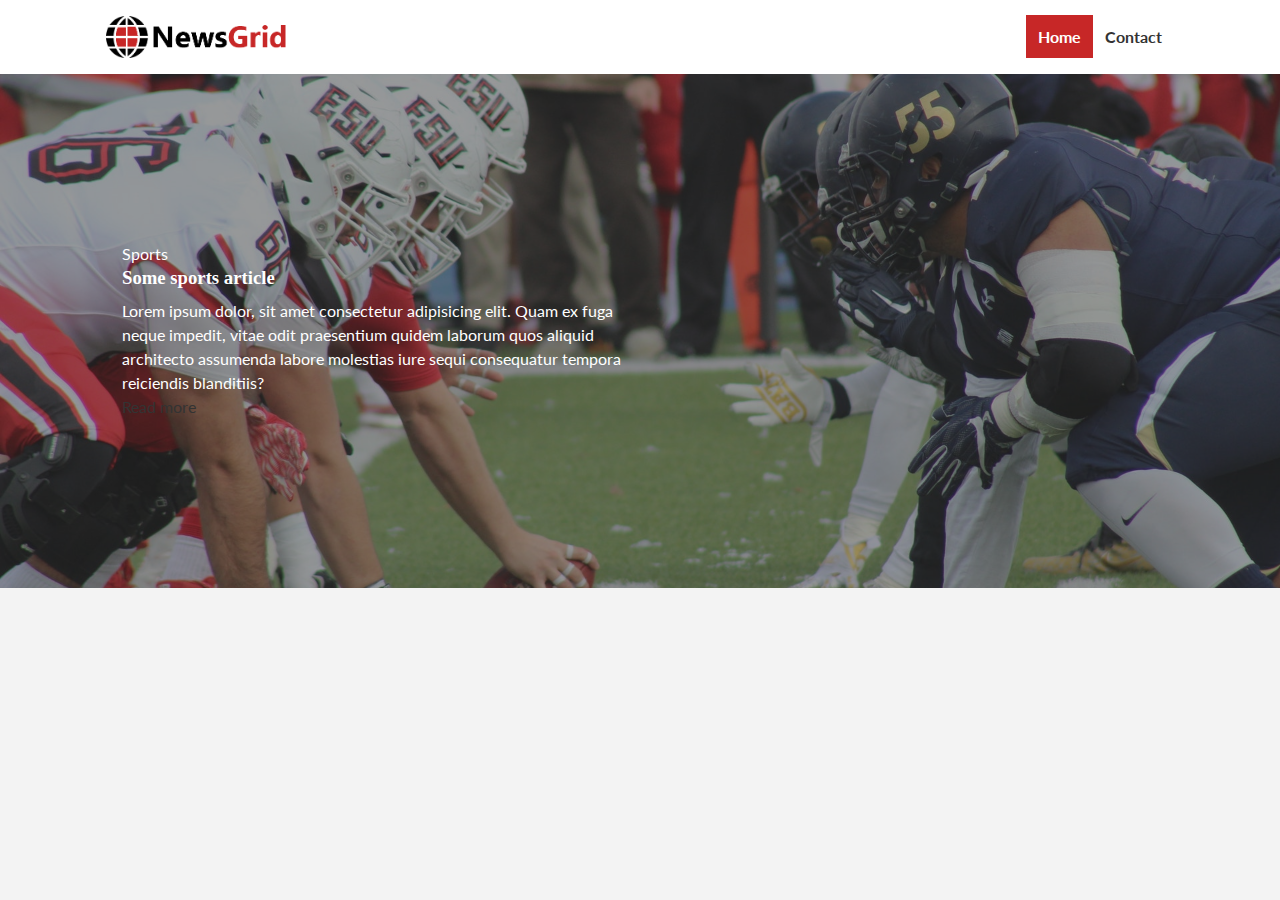
==== index.html @ d994e8b9 "Initial commit" ====
<!DOCTYPE html>
<html lang="en">
<head>
    <meta charset="UTF-8">
    <meta http-equiv="X-UA-Compatible" content="IE=edge">
    <meta name="viewport" content="width=device-width, initial-scale=1.0">
    <link rel="stylesheet" href="style/style.css">
    <link rel="stylesheet" media="screen and (max-width:768px)" href="style/mobile.css">
    <link rel="stylesheet" href="https://cdnjs.cloudflare.com/ajax/libs/font-awesome/5.15.3/css/all.min.css" integrity="sha512-iBBXm8fW90+nuLcSKlbmrPcLa0OT92xO1BIsZ+ywDWZCvqsWgccV3gFoRBv0z+8dLJgyAHIhR35VZc2oM/gI1w==" crossorigin="anonymous" referrerpolicy="no-referrer" />
    <link href="https://fonts.googleapis.com/css2?family=Lato:wght@300&family=Staatliches&display=swap" rel="stylesheet">
    <link rel="shortcut icon" type="image/x-icon" href="favicon.ico">
    <title>NewGrid | Latest </title>
    <style>
    </style>
</head>
<body>
    <nav id="main-nav">
        <div class="container">
            <img src="/img/logo.png" alt="Nwegrid" class="logo">

            <div class="social">
                <a href="https://facebook.com" target="_blank"><i class="fab fa-facebook fa-2x"></i></a>
                <a href="https://youtube.com" target="_blank"><i class="fab fa-youtube fa-2x"></i></a>
                <a href="https://twitter.com" target="_blank"><i class="fab fa-twitter fa-2x"></i></a>
                <a href="https://instagram.com" target="_blank"><i class="fab fa-instagram fa-2x"></i></a>
            </div>
            
            <ul>
                <li><a class="current" href="index.html">Home</a></li>
                <li><a href="contact.html">Contact</a></li>
            </ul>
        </div>
    </nav>

    <header id="showcase">
        <div class="container">
            <div class="showcase-container">
                <div class="showcase-content">
                    <div class="category category-sports">Sports</div>
                    <h3>Some sports article</h3>
                    <p>Lorem ipsum dolor, sit amet consectetur adipisicing elit. Quam ex fuga neque impedit, vitae odit praesentium quidem laborum quos aliquid architecto assumenda labore molestias iure sequi consequatur tempora reiciendis blanditiis?</p>
                    <a href="" class="btn btn-primary">Read more</a>
                </div>
            </div>
        </div>
    </header>
</body>
</html>
---- style/style.css ----
:root {
    --primary-color: #c72727;
    --secondary-color: #f99500;
    --light-color: #f3f3f3;
    --dark-color: #333;
    --max-width: 1100px;
}

.category {
    --sports-color: #f99500;
    --ent-color: #a66bbe;
    --tech-color: #009cff;
}

* {
    margin: 0;
    padding: 0;
    box-sizing: border-box;
}

body {
    font-family: 'Lato', sans-serif;
    line-height: 1.5;
    background: var(--light-color);
}

a {
    text-decoration: none;
    color: #333;
}

ul {
    list-style: none;
}

img {
    width: 100%;
}

h1, h2, h3, h4, h5, h6 {
    font-family: 'Staatlitches', cursive;
    margin-bottom: .55rem;
    line-height: 1.3;
}

/* Utility */
.container {
    max-width: var(--max-width);
    margin: auto;
    padding: 0 2rem;
    overflow: hidden;
}

#main-nav .logo {
    width: 180px;
}

#main-nav {
    background: #fff;
    position: sticky;
    top: 0;
    z-index: 2;
}

#main-nav .container {
    display: grid;
    grid-template-columns: 6fr 3fr 2fr;
    padding: 1rem;
    align-items: center;
}

#main-nav ul{
    justify-self: end;
    display: flex;
}

#main-nav ul li a {
    padding: 0.75rem;
    font-weight: bold;
}

#main-nav ul li a.current {
    background: var(--primary-color);
    color: #fff;
}

#main-nav ul li a:hover {
    background: var(--light-color);
    color: var(--dark-color);
}

#main-nav .social {
    justify-self: center;
}

#main-nav .social i {
    color: #777;
    margin-right: .5rem;
}

/* content */

#showcase {
    background: #333;
    color: #fff;
    padding: 2rem;
    position: relative;
}

#showcase:after {
    content:'';
    position: absolute;
    top:0;
    left:0;
    height: 100%;
    width: 100%;
    background: url('/img/featured.jpg') no-repeat center center/cover;
    opacity: 0.5;
}

#showcase .showcase-container {
    height: 50vh;
    display: grid;
    grid-template-columns: repeat(2, 1fr);
    align-items: center;
    justify-content: center;
}

#showcase .showcase-content {
    z-index: 1;
}
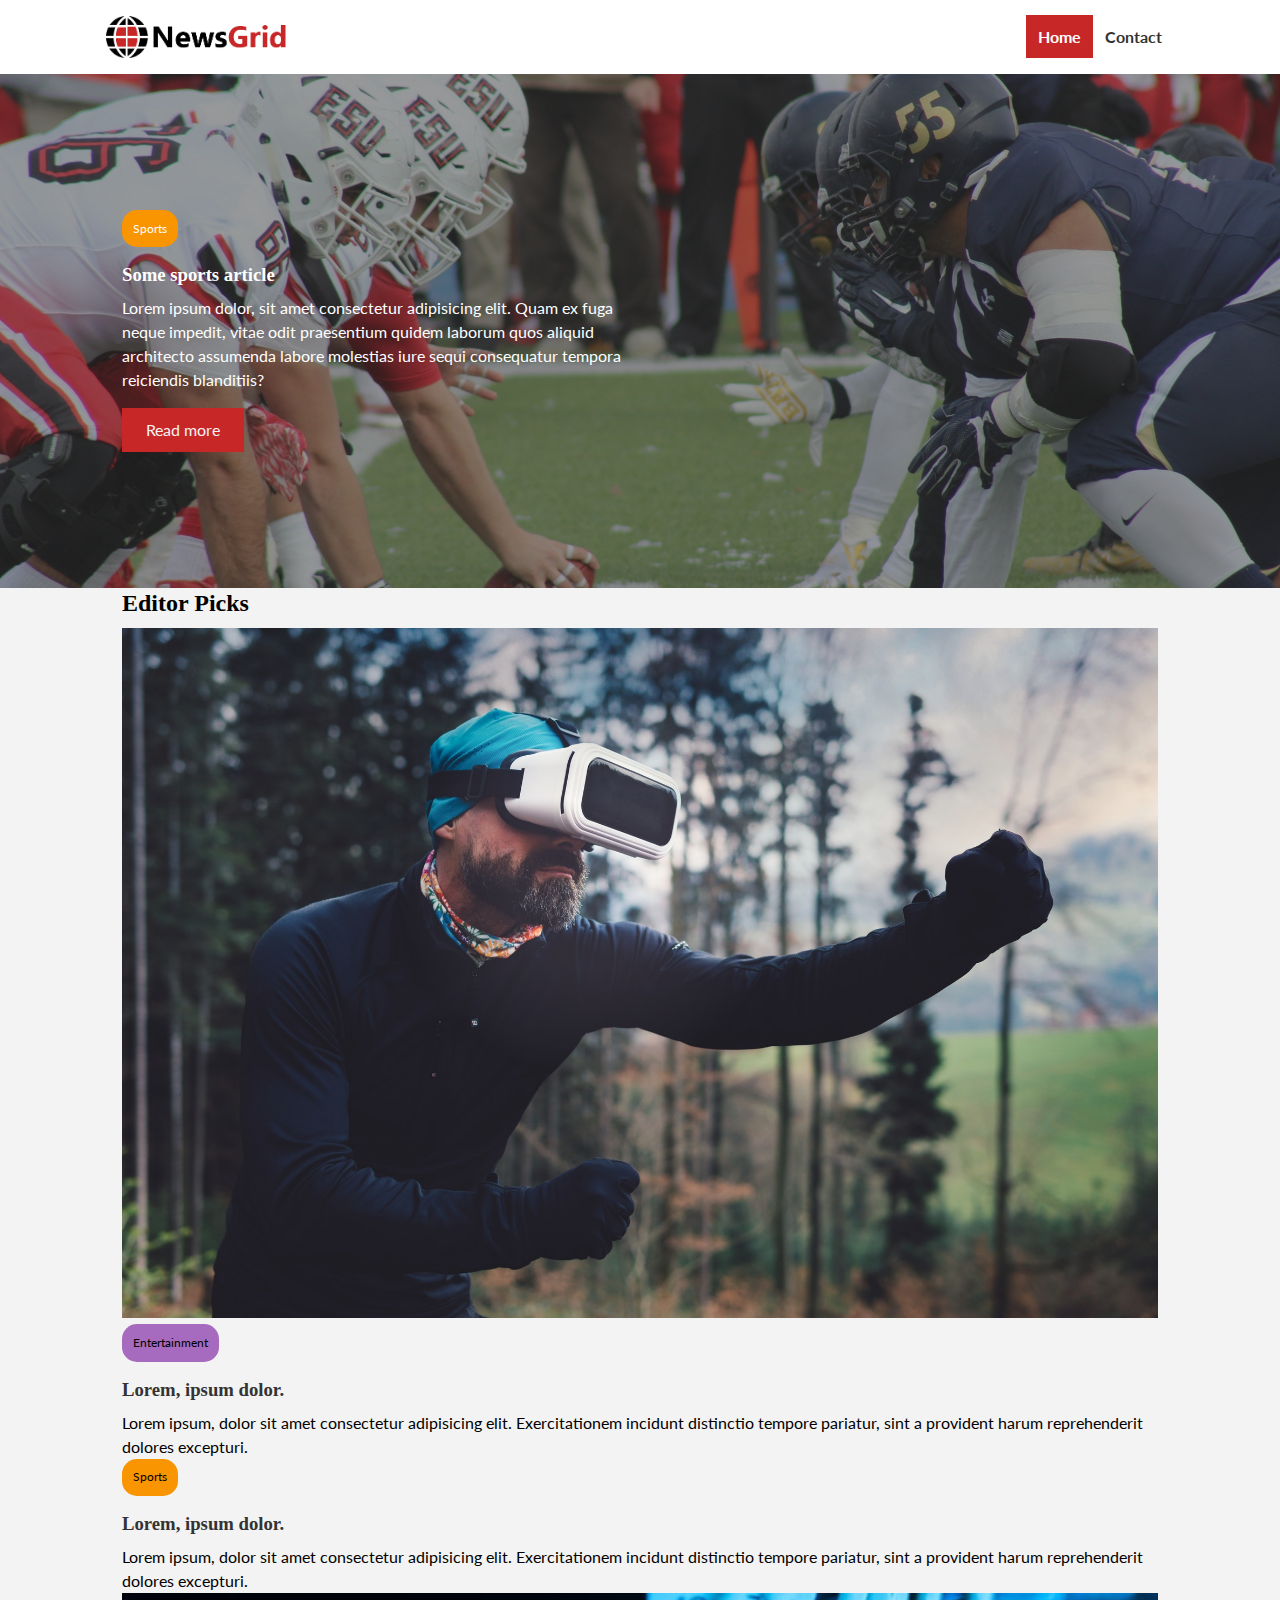
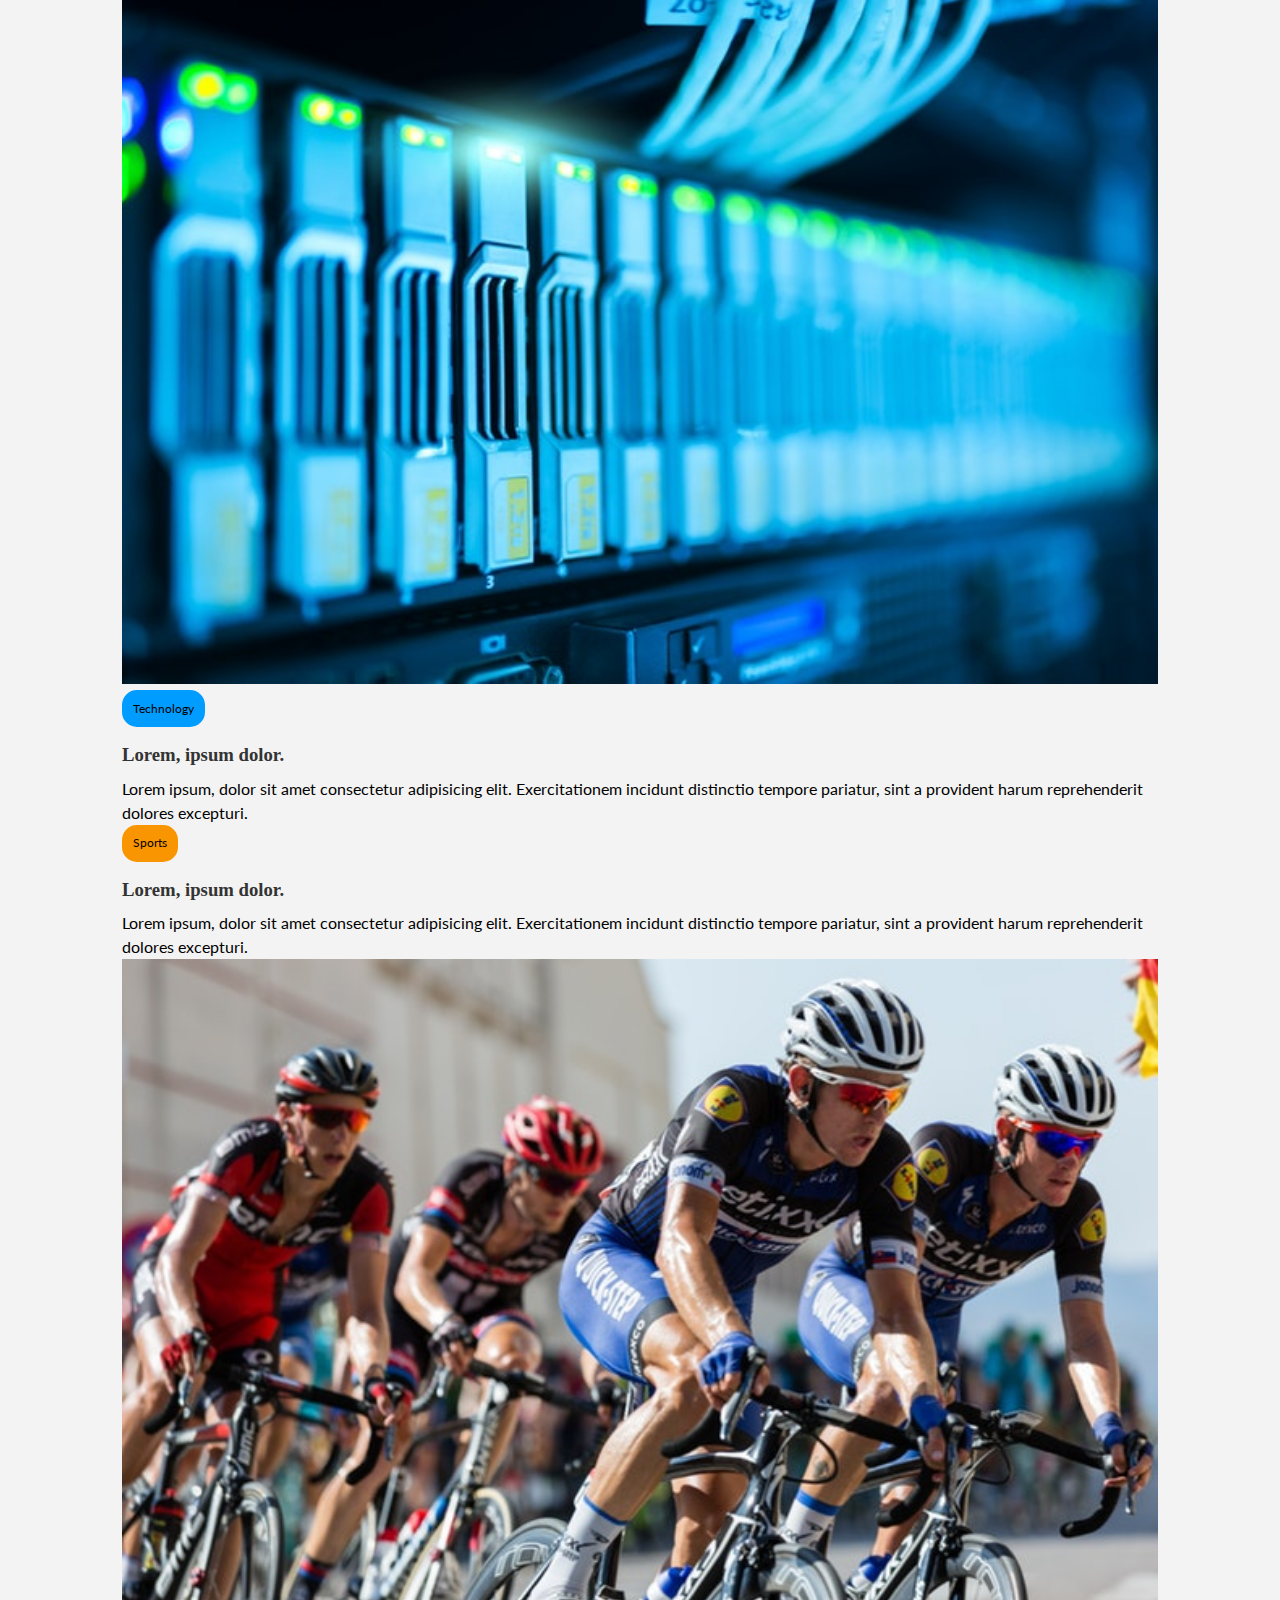
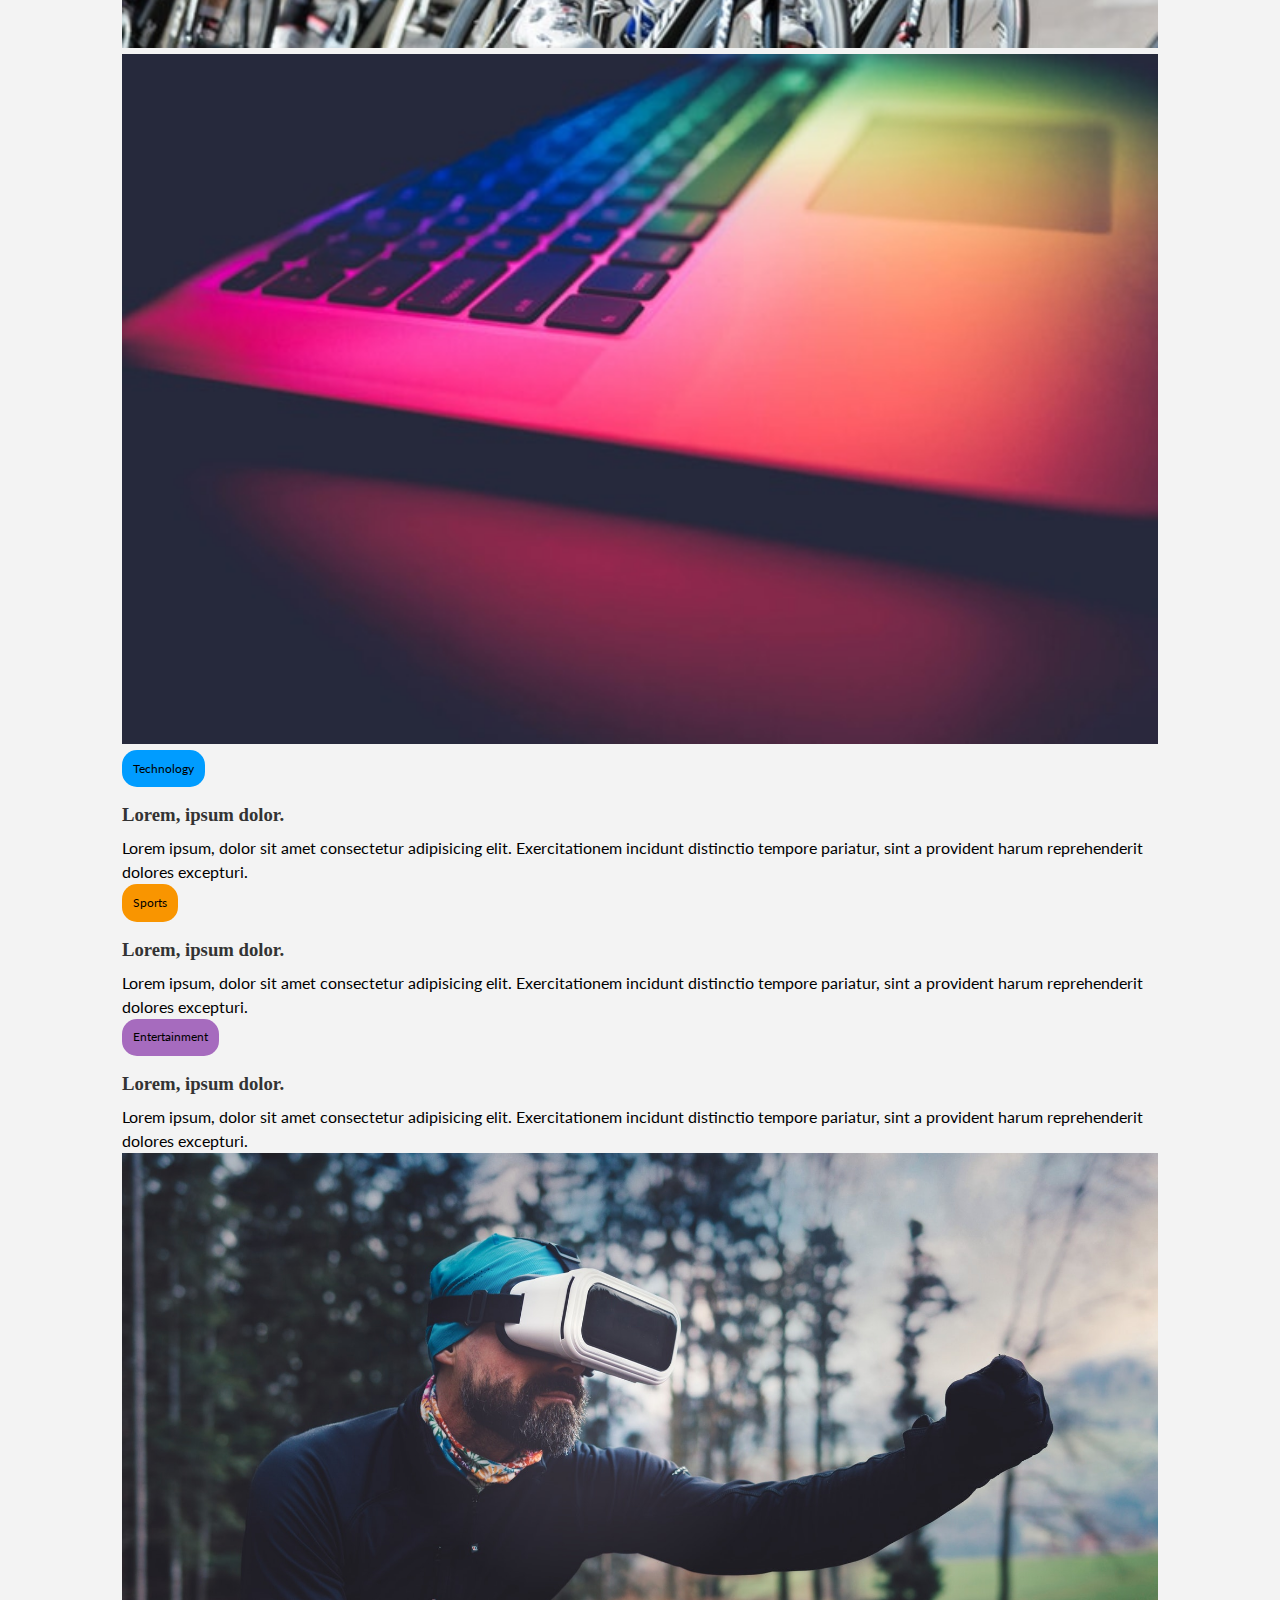
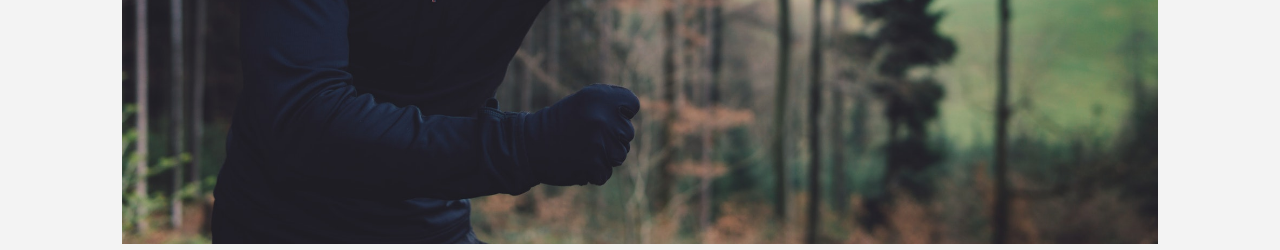
==== commit 6403b912: "Added markup for articles" ====
--- a/index.html
+++ b/index.html
@@ -44,5 +44,72 @@
             </div>
         </div>
     </header>
+
+    <!-- Home Articles -->
+    <section id="home-articles" class="py-2">
+        <div class="container">
+            <h2>Editor Picks</h2>
+            <div class="articles-container">
+                <article class="card">
+                    <img src="/img/articles/ent1.jpg" alt="">
+                    <div>
+                        <div class="category category-ent">Entertainment</div>
+                        <h3>
+                            <a href="article.html">Lorem, ipsum dolor.</a>
+                        </h3>
+                        <p>Lorem ipsum, dolor sit amet consectetur adipisicing elit. Exercitationem incidunt distinctio tempore pariatur, sint a provident harum reprehenderit dolores excepturi.</p>
+                    </div>
+                </article>
+                <article class="card">
+                    <div class="category category-sports">Sports</div>
+                    <h3>
+                        <a href="article.html">Lorem, ipsum dolor.</a>
+                    </h3>
+                    <p>Lorem ipsum, dolor sit amet consectetur adipisicing elit. Exercitationem incidunt distinctio tempore pariatur, sint a provident harum reprehenderit dolores excepturi.</p>
+                </article>
+                <article class="card">
+                    <img src="img/articles/tech1.jpg" alt="" />
+                    <div class="category category-tech">Technology</div>
+                    <h3>
+                        <a href="article.html">Lorem, ipsum dolor.</a>
+                    </h3>
+                    <p>Lorem ipsum, dolor sit amet consectetur adipisicing elit. Exercitationem incidunt distinctio tempore pariatur, sint a provident harum reprehenderit dolores excepturi.</p>
+                </article>
+                <article class="card">
+                    <div class="category category-sports">Sports</div>
+                    <h3>
+                        <a href="article.html">Lorem, ipsum dolor.</a>
+                    </h3>
+                    <p>Lorem ipsum, dolor sit amet consectetur adipisicing elit. Exercitationem incidunt distinctio tempore pariatur, sint a provident harum reprehenderit dolores excepturi.</p>
+                    <img src="img/articles/sports1.jpg" alt="" />
+                </article>
+                <article class="card">
+                    <img src="img/articles/tech2.jpg" alt="" />
+                    <div class="category category-tech">Technology</div>
+                    <h3>
+                        <a href="article.html">Lorem, ipsum dolor.</a>
+                    </h3>
+                    <p>Lorem ipsum, dolor sit amet consectetur adipisicing elit. Exercitationem incidunt distinctio tempore pariatur, sint a provident harum reprehenderit dolores excepturi.</p>
+                </article>
+                <article class="card">
+                    <div class="category category-sports">Sports</div>
+                    <h3>
+                        <a href="article.html">Lorem, ipsum dolor.</a>
+                    </h3>
+                    <p>Lorem ipsum, dolor sit amet consectetur adipisicing elit. Exercitationem incidunt distinctio tempore pariatur, sint a provident harum reprehenderit dolores excepturi.</p>
+                </article>
+                <article class="card">
+                    <div>
+                        <div class="category category-ent">Entertainment</div>
+                        <h3>
+                            <a href="article.html">Lorem, ipsum dolor.</a>
+                        </h3>
+                        <p>Lorem ipsum, dolor sit amet consectetur adipisicing elit. Exercitationem incidunt distinctio tempore pariatur, sint a provident harum reprehenderit dolores excepturi.</p>
+                    </div>
+                    <img src="/img/articles/ent1.jpg" alt="">
+                </article>
+            </div>
+        </div>
+    </section>
 </body>
 </html>--- a/style/style.css
+++ b/style/style.css
@@ -51,6 +51,35 @@
     overflow: hidden;
 }
 
+.category {
+    display: inline-block;
+    padding: 0.6rem 0.7rem;
+    font-size: 0.75rem;
+    border-radius: 15px;
+    margin-bottom: 1rem;
+}
+
+.category-sports { background: var(--sports-color);}
+.category-ent { background: var(--ent-color); }
+.category-tech { background: var(--tech-color); }
+
+
+.btn {
+    display: inline-block;
+    padding: 0.6rem 1.5rem;
+    background-color: var(--dark-color);
+    color: var(--light-color);
+}
+
+.btn-primary { background: var(--primary-color);}
+.btn-secondary { background: var(--secondary-color);}
+.btn-light { background: var(--light-color); color: var(--dark-color); }
+
+.btn-block {
+    display: block;
+    width: 100%;
+}
+
 #main-nav .logo {
     width: 180px;
 }
@@ -99,7 +128,6 @@
 }
 
 /* content */
-
 #showcase {
     background: #333;
     color: #fff;
@@ -130,3 +158,7 @@
     z-index: 1;
 }
 
+#showcase .showcase-content p{
+    margin-bottom: 1rem;
+}
+
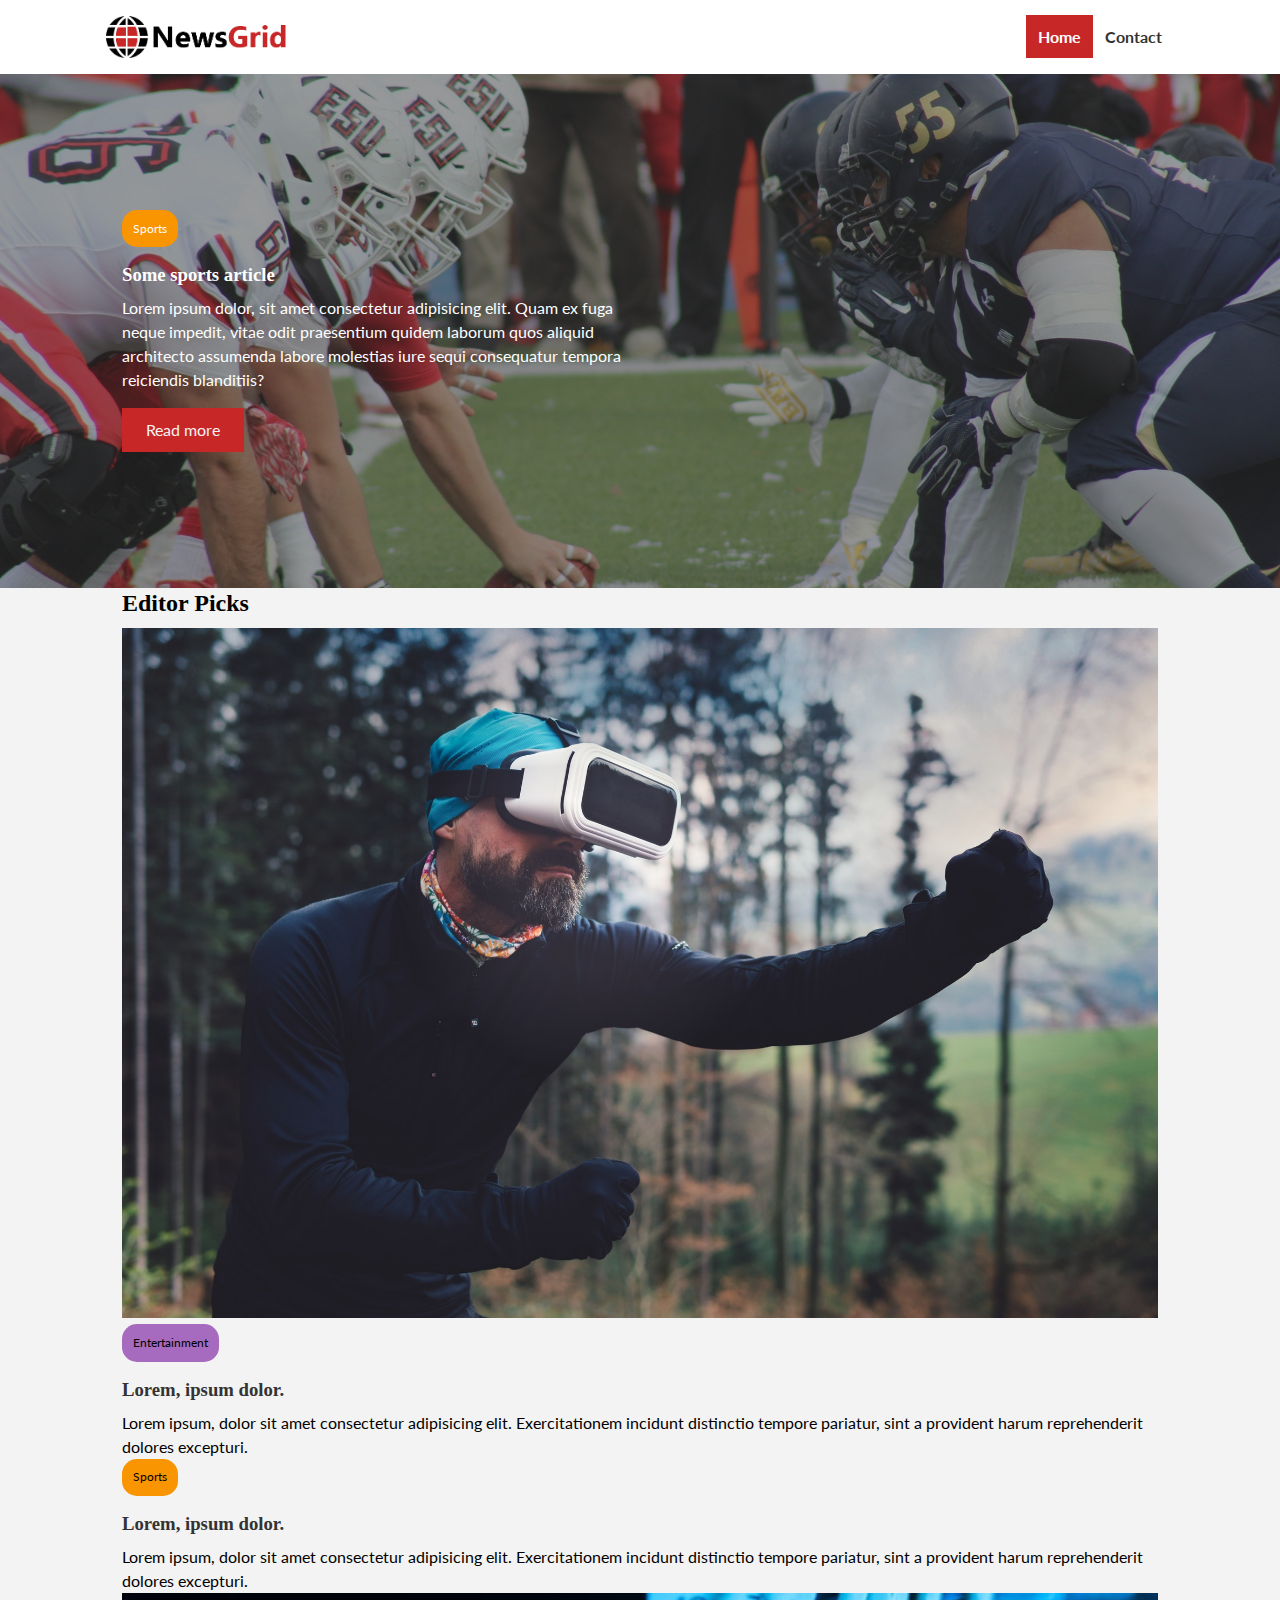
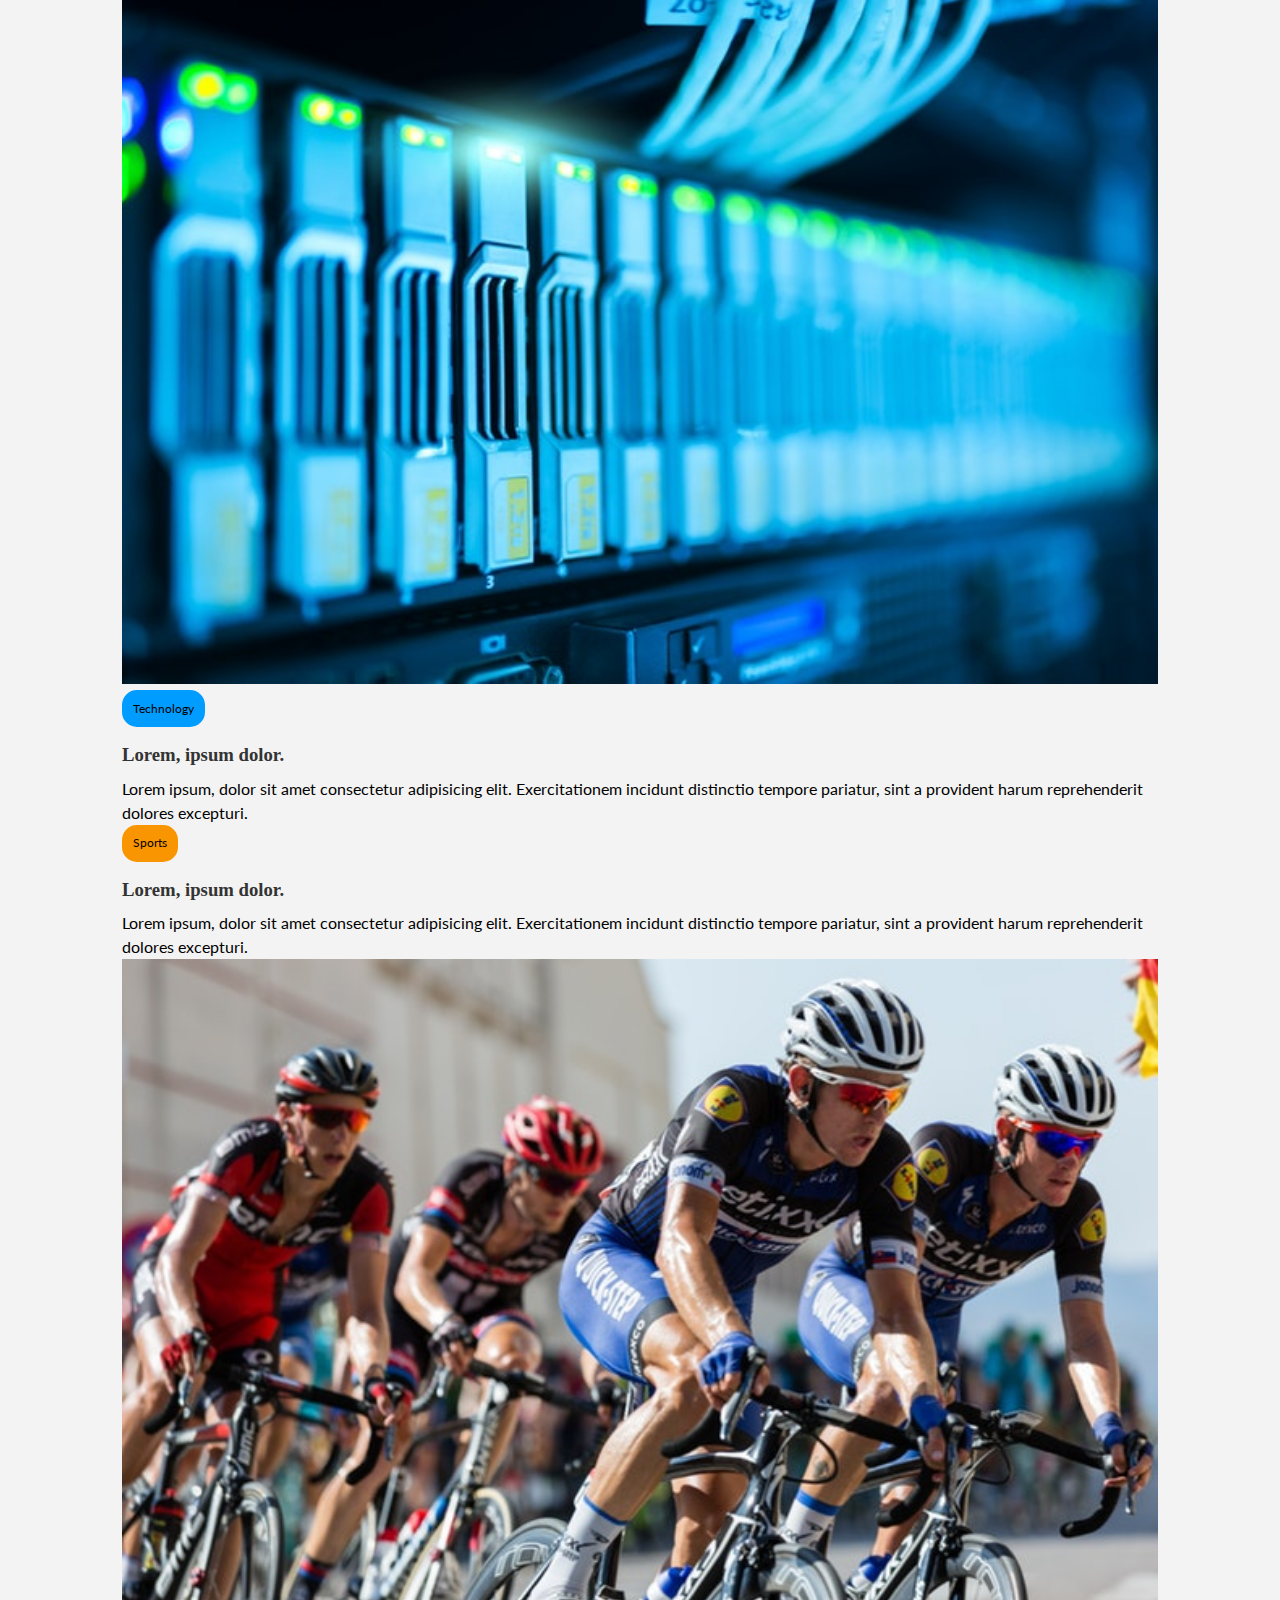
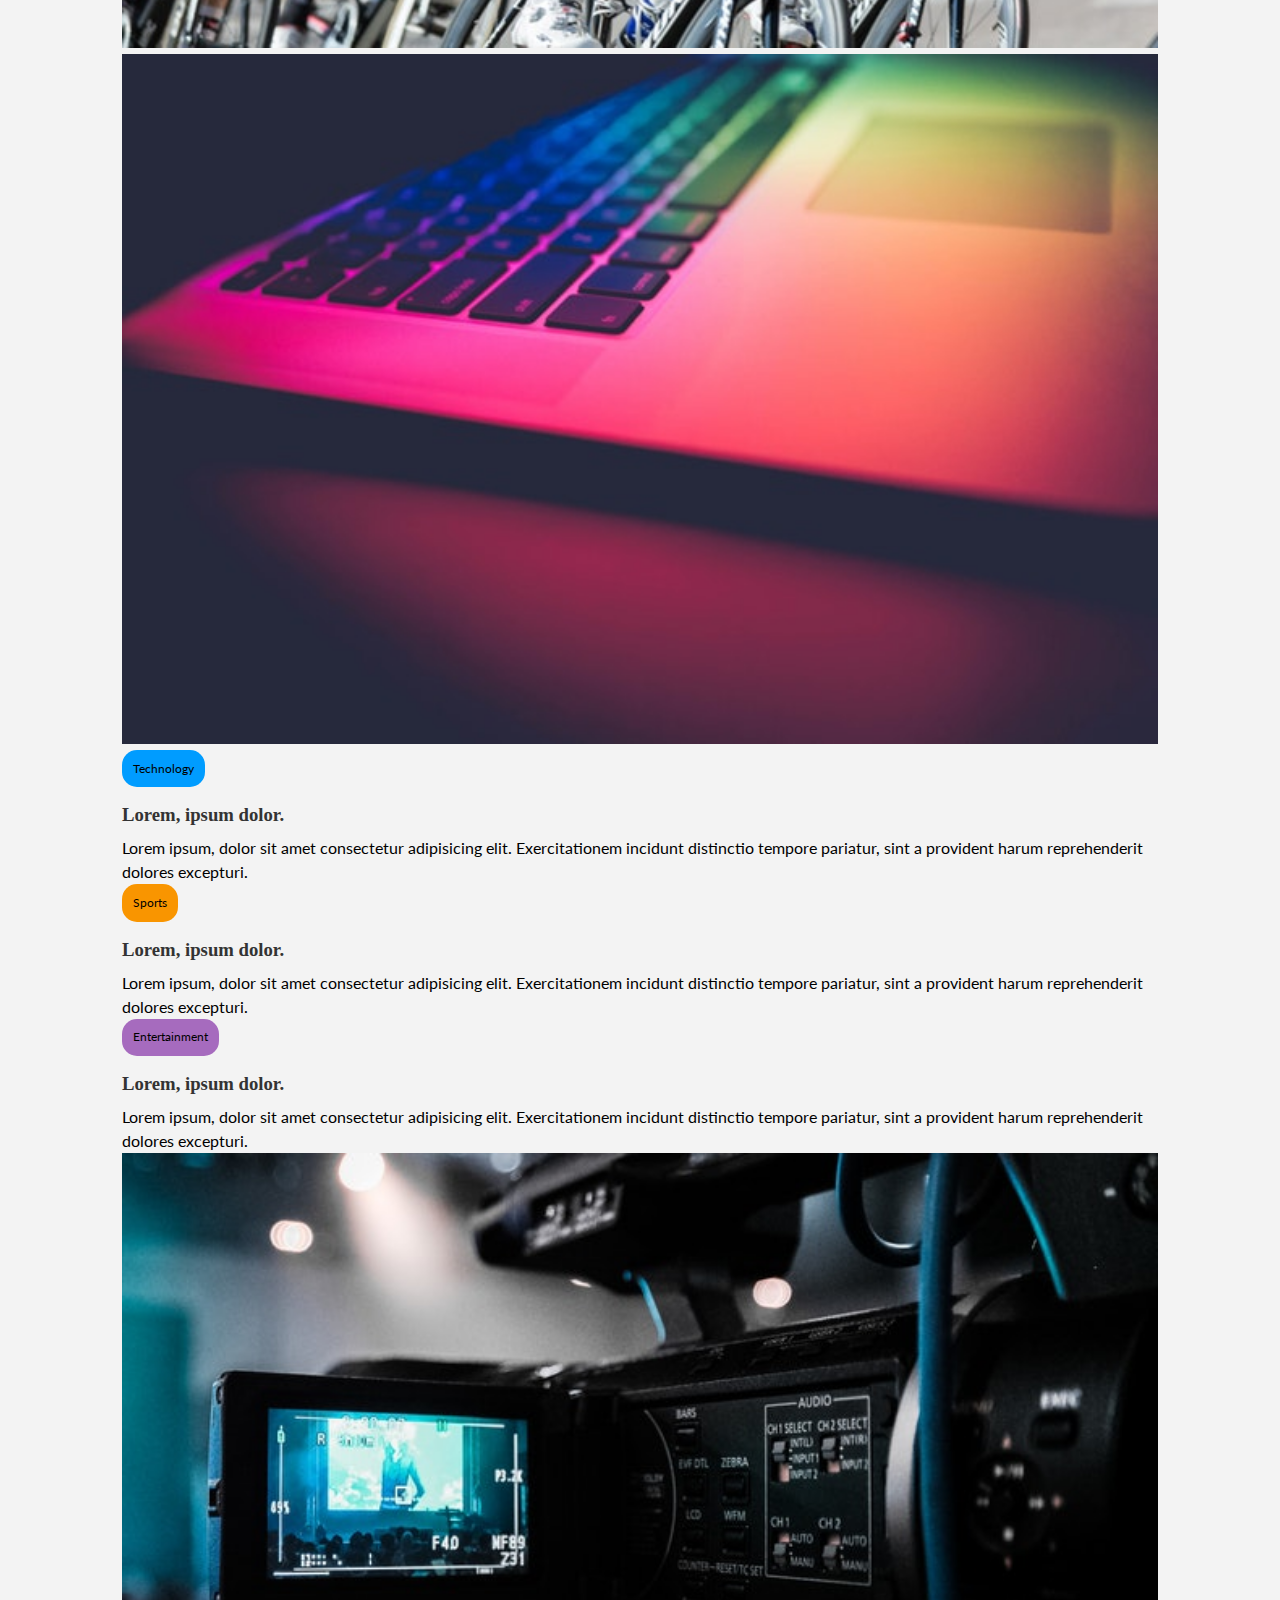
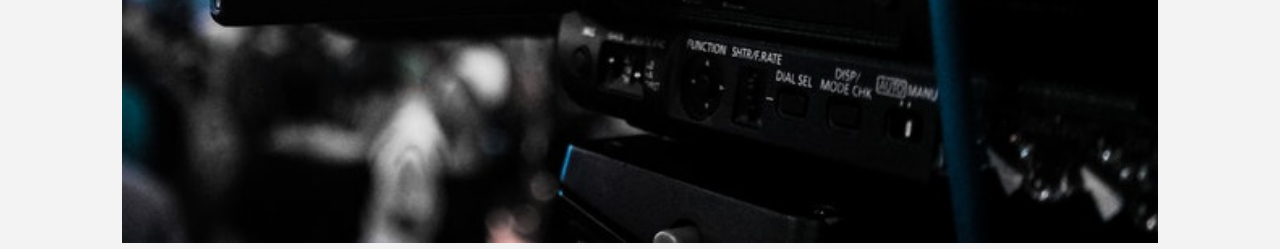
==== commit 8ab3c3a4: "minor change" ====
--- a/index.html
+++ b/index.html
@@ -106,7 +106,7 @@
                         </h3>
                         <p>Lorem ipsum, dolor sit amet consectetur adipisicing elit. Exercitationem incidunt distinctio tempore pariatur, sint a provident harum reprehenderit dolores excepturi.</p>
                     </div>
-                    <img src="/img/articles/ent1.jpg" alt="">
+                    <img src="/img/articles/ent2.jpg" alt="">
                 </article>
             </div>
         </div>
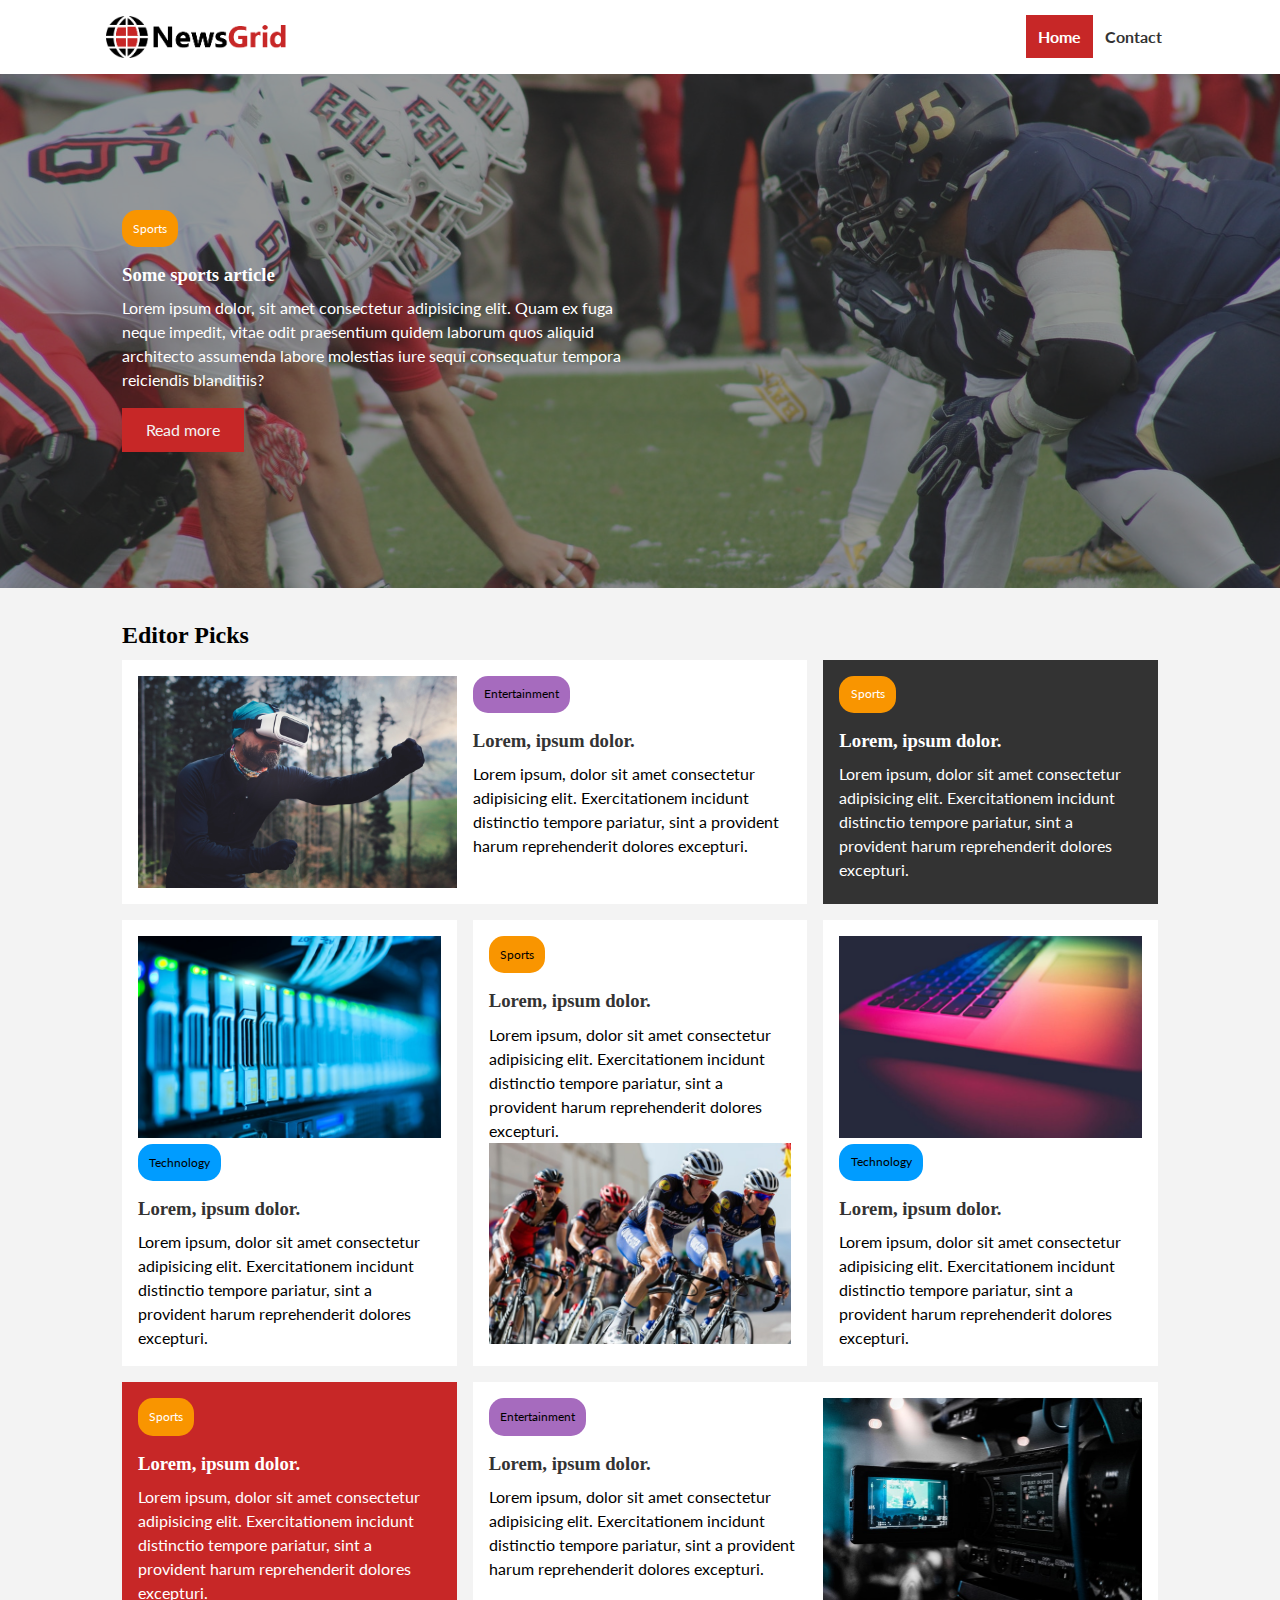
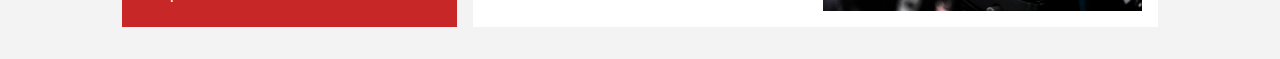
==== commit 95fd8905: "Styling added for grid" ====
--- a/index.html
+++ b/index.html
@@ -60,7 +60,7 @@
                         <p>Lorem ipsum, dolor sit amet consectetur adipisicing elit. Exercitationem incidunt distinctio tempore pariatur, sint a provident harum reprehenderit dolores excepturi.</p>
                     </div>
                 </article>
-                <article class="card">
+                <article class="card bg-dark">
                     <div class="category category-sports">Sports</div>
                     <h3>
                         <a href="article.html">Lorem, ipsum dolor.</a>
@@ -91,7 +91,7 @@
                     </h3>
                     <p>Lorem ipsum, dolor sit amet consectetur adipisicing elit. Exercitationem incidunt distinctio tempore pariatur, sint a provident harum reprehenderit dolores excepturi.</p>
                 </article>
-                <article class="card">
+                <article class="card bg-primary">
                     <div class="category category-sports">Sports</div>
                     <h3>
                         <a href="article.html">Lorem, ipsum dolor.</a>
--- a/style/style.css
+++ b/style/style.css
@@ -78,6 +78,58 @@
 .btn-block {
     display: block;
     width: 100%;
+}
+
+.btn:hover {
+    opacity: 0.9;
+}
+
+.card {
+    background: #fff;
+    padding: 1rem;
+}
+
+.py-1 { padding: 1.5rem 0; }
+.py-2 { padding: 2rem 0; }
+.py-3 { padding: 3rem 0;}
+
+.p-1 { padding: 1.5rem; }
+.p-2 { padding: 2rem; }
+.p-3 { padding: 3rem; }
+
+.bg-dark {
+    background: var(--dark-color);
+    color: #fff;
+}
+
+.bg-primary {
+    background: var(--primary-color);
+    color: #fff;
+}
+
+.bg-secondary {
+    background: var(--secondary-color);
+    color: #fff;
+}
+
+.bg-dark h1,
+.bg-dark h2,
+.bg-dark h3,
+.bg-dark a {
+    color: #fff;
+}
+
+.bg-primary h1,
+.bg-primary h2,
+.bg-primary h3,
+.bg-primary a {
+    color: #fff;
+}
+.bg-secondary h1,
+.bg-secondary h2,
+.bg-secondary h3,
+.bg-secondary a {
+    color: #fff;
 }
 
 #main-nav .logo {
@@ -162,3 +214,21 @@
     margin-bottom: 1rem;
 }
 
+/* Home articles */
+#home-articles .articles-container {
+    display: grid;
+    grid-template-columns: repeat(3, 1fr);
+    grid-gap: 1rem;
+}
+
+#home-articles .articles-container > *:first-child,
+#home-articles .articles-container > *:last-child {
+    display: grid;
+    grid-template-columns: repeat(2, 1fr);
+    gap: 1rem;
+    grid-column: 1 / span 2;
+}
+
+#home-articles .articles-container > *:last-child {
+    grid-column: 2 / span 2;
+}
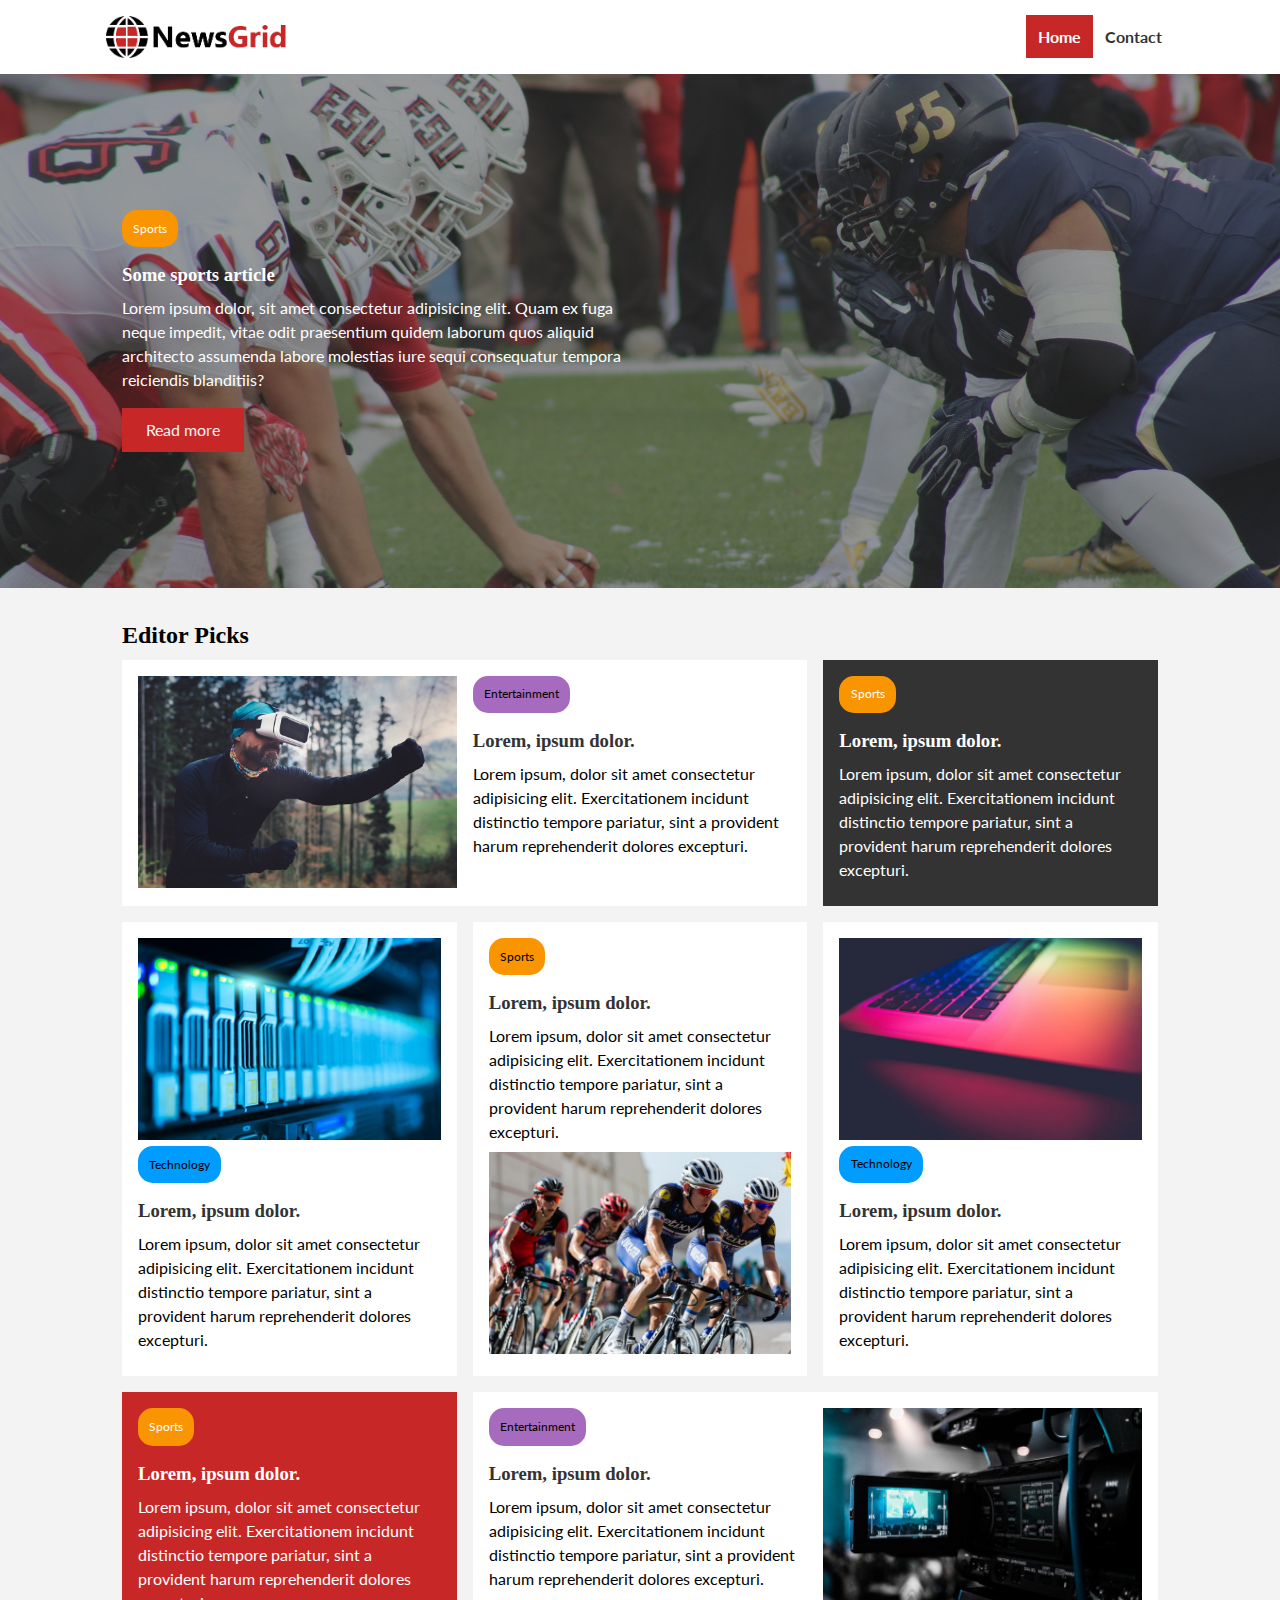
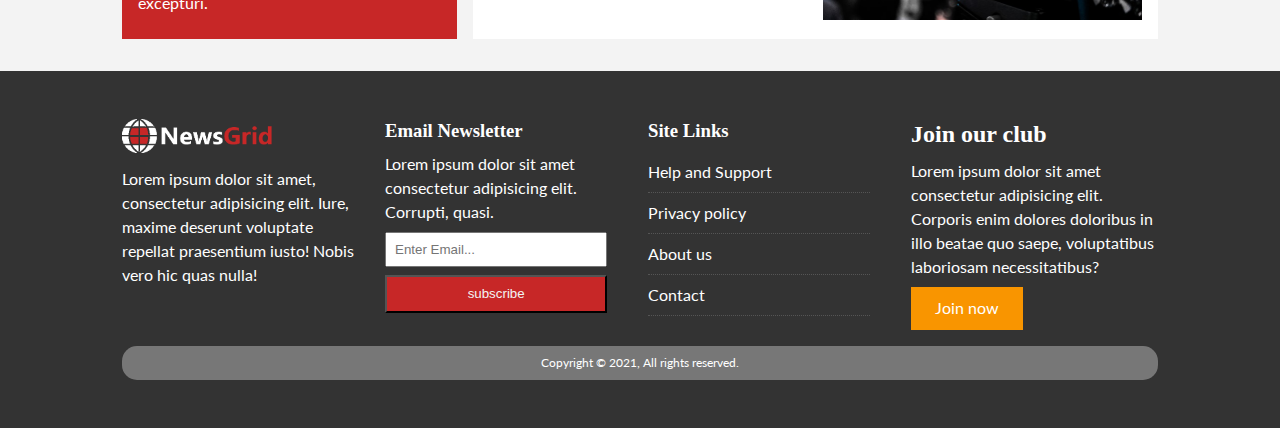
==== commit 722b2caf: "Added footer content and styling" ====
--- a/index.html
+++ b/index.html
@@ -111,5 +111,40 @@
             </div>
         </div>
     </section>
+
+    <!-- Footer -->
+    <footer id="main-footer" class="py-3">
+        <div class="container footer-container">
+            <div>
+                <img src="/img/logo_light.png" alt="Newsgrid">
+                <p>Lorem ipsum dolor sit amet, consectetur adipisicing elit. Iure, maxime deserunt voluptate repellat praesentium iusto! Nobis vero hic quas nulla!</p>
+            </div>
+            <div>
+                <h3>Email Newsletter</h3>
+                <p>Lorem ipsum dolor sit amet consectetur adipisicing elit. Corrupti, quasi.</p>
+                <form>
+                    <input type="email" placeholder="Enter Email..." />
+                    <input type="submit" value="subscribe" class="btn btn-primary" />
+                </form>
+            </div>
+            <div>
+                <h3>Site Links</h3>
+                <ul class="list">
+                    <li><a href="#">Help and Support</a></li>
+                    <li><a href="#">Privacy policy</a></li>
+                    <li><a href="#">About us</a></li>
+                    <li><a href="#">Contact</a></li>
+                </ul>
+            </div>
+            <div>
+                <h2>Join our club</h2>
+                <p>Lorem ipsum dolor sit amet consectetur adipisicing elit. Corporis enim dolores doloribus in illo beatae quo saepe, voluptatibus laboriosam necessitatibus?</p>
+                <a href="" class="btn btn-secondary">Join now</a>
+            </div>
+            <div>
+                Copyright &copy; 2021, All rights reserved.
+            </div>
+        </div>
+    </footer>
 </body>
 </html>--- a/style/style.css
+++ b/style/style.css
@@ -130,6 +130,20 @@
 .bg-secondary h3,
 .bg-secondary a {
     color: #fff;
+}
+
+p {
+    margin: 0.5rem 0;
+}
+
+.list li {
+    padding: 0.5rem 0;
+    border-bottom: #555 dotted 1px;
+    width: 90%;
+}
+
+.list li a:hover {
+    color: var(--primary-color) !important;
 }
 
 #main-nav .logo {
@@ -232,3 +246,42 @@
 #home-articles .articles-container > *:last-child {
     grid-column: 2 / span 2;
 }
+
+/* Footer styling */
+#main-footer {
+    background: #333;
+    color: #fff;
+}
+
+#main-footer img {
+    width: 150px;
+}
+
+#main-footer a {
+    color: #fff;
+}
+
+#main-footer .footer-container {
+    display: grid;
+    grid-template-columns: repeat(4, 1fr);
+    gap: 1rem;
+}
+
+#main-footer .footer-container > *:last-child {
+    grid-column: 1 / span 4;
+    text-align: center;
+    padding: 0.5rem;
+    background: #777;
+    border-radius: 15px;
+    font-size: 0.75rem;
+}
+
+#main-footer .footer-container input[type="email"] {
+    width: 90%;
+    padding: 0.5rem;
+    margin-bottom: 0.5rem;
+}
+
+#main-footer .footer-container input[type="submit"] {
+    width: 90%;
+}
